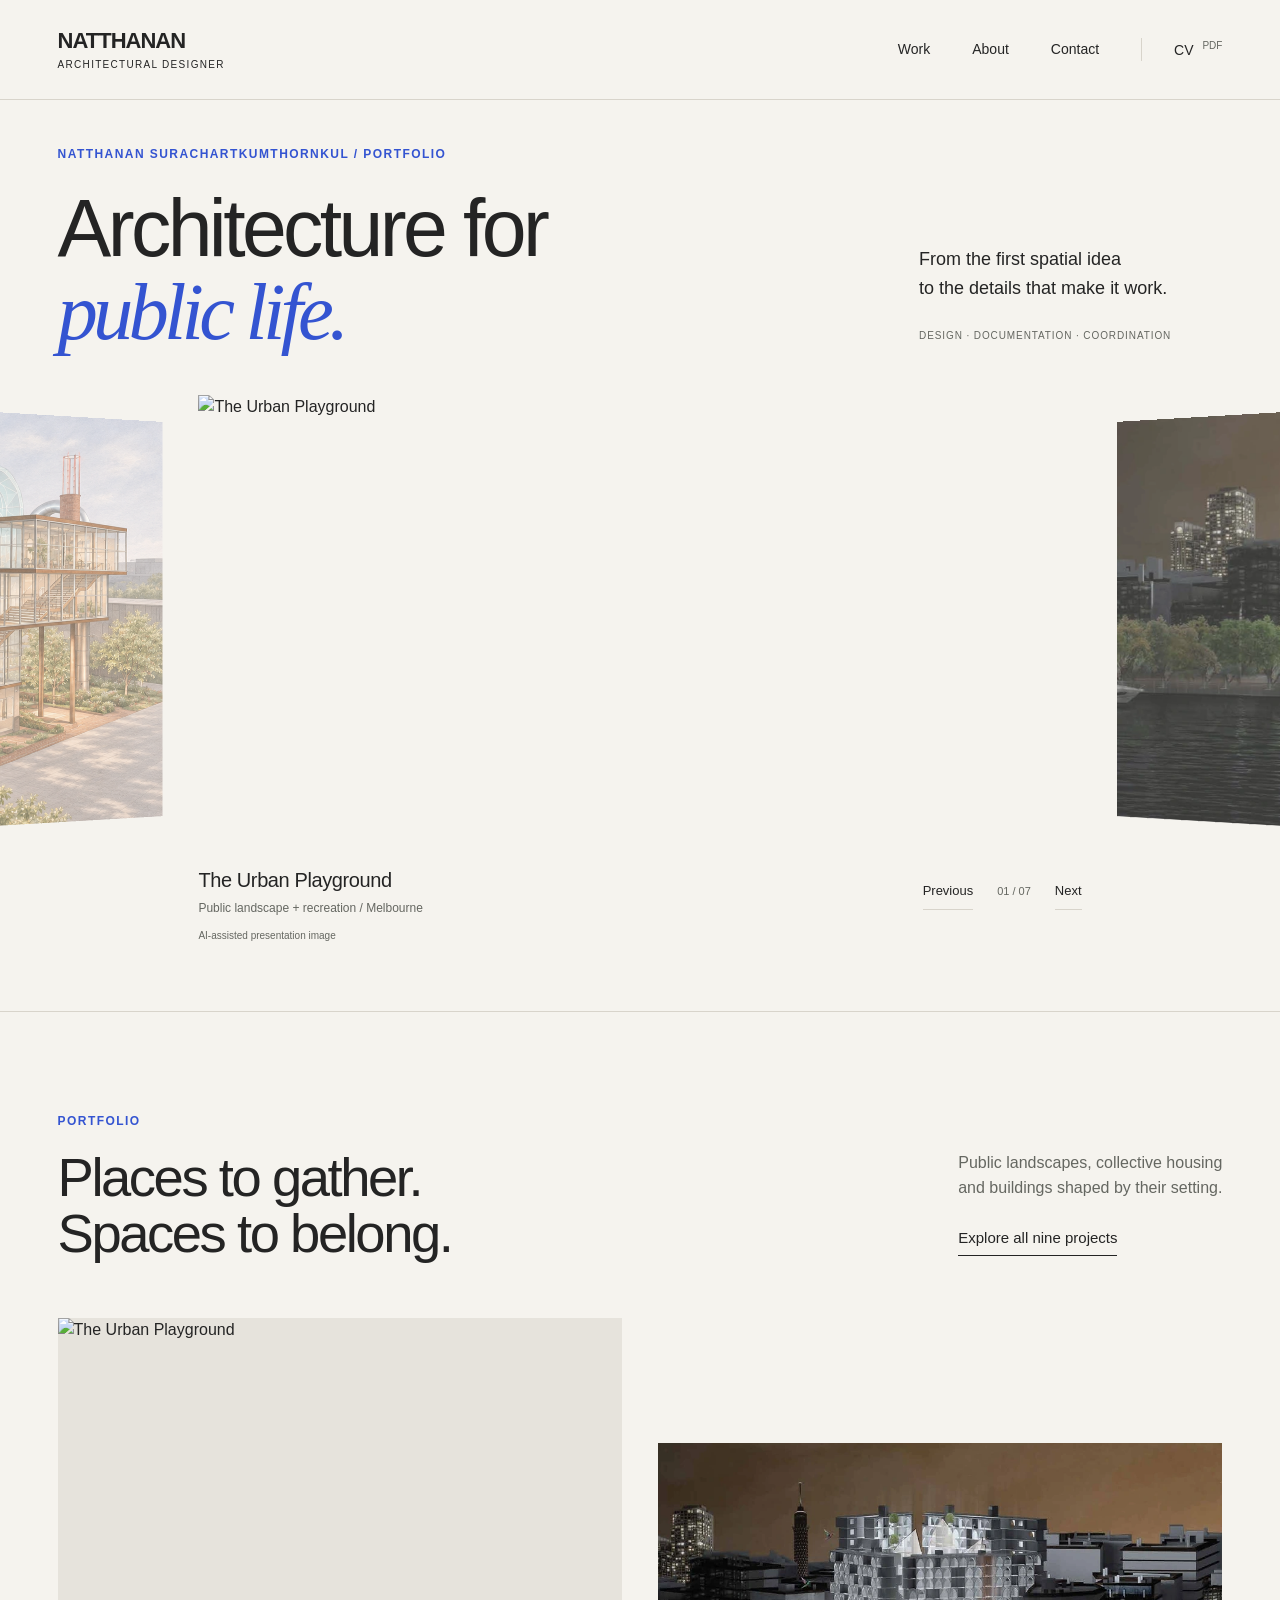
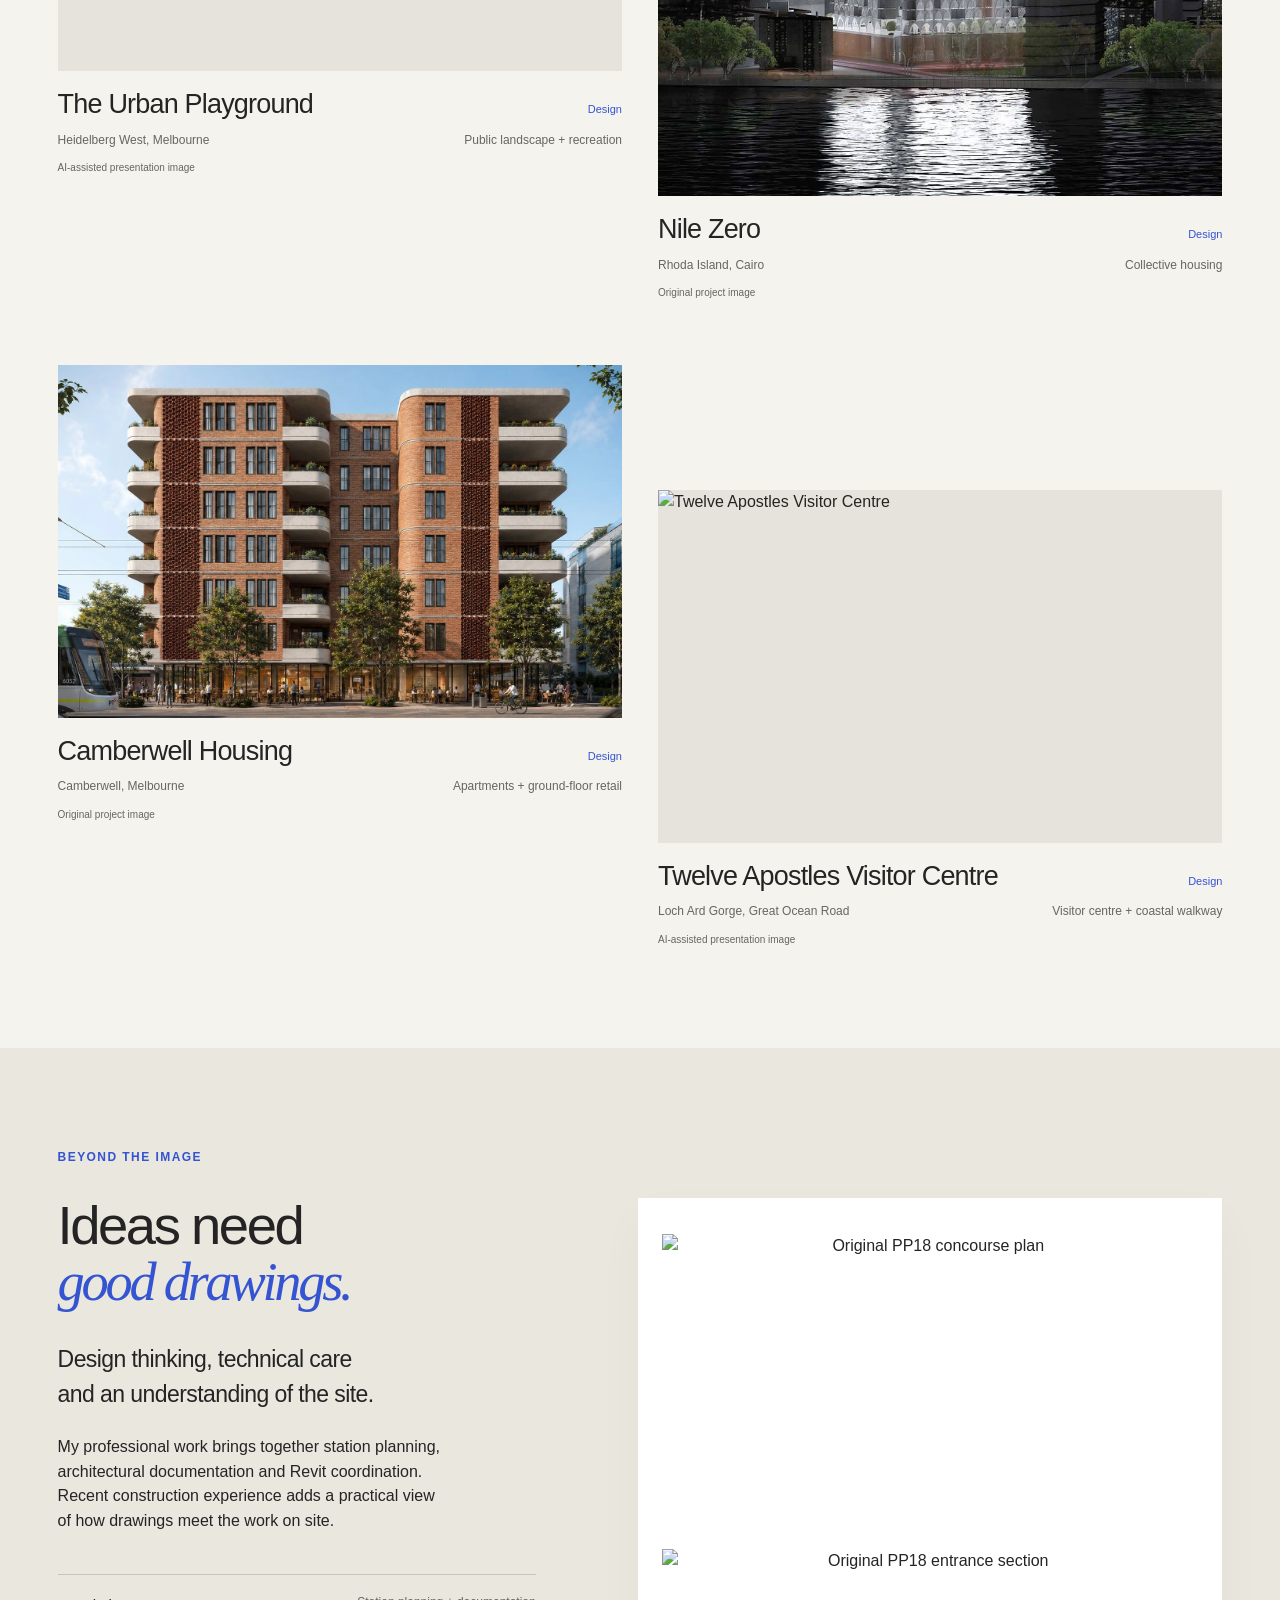
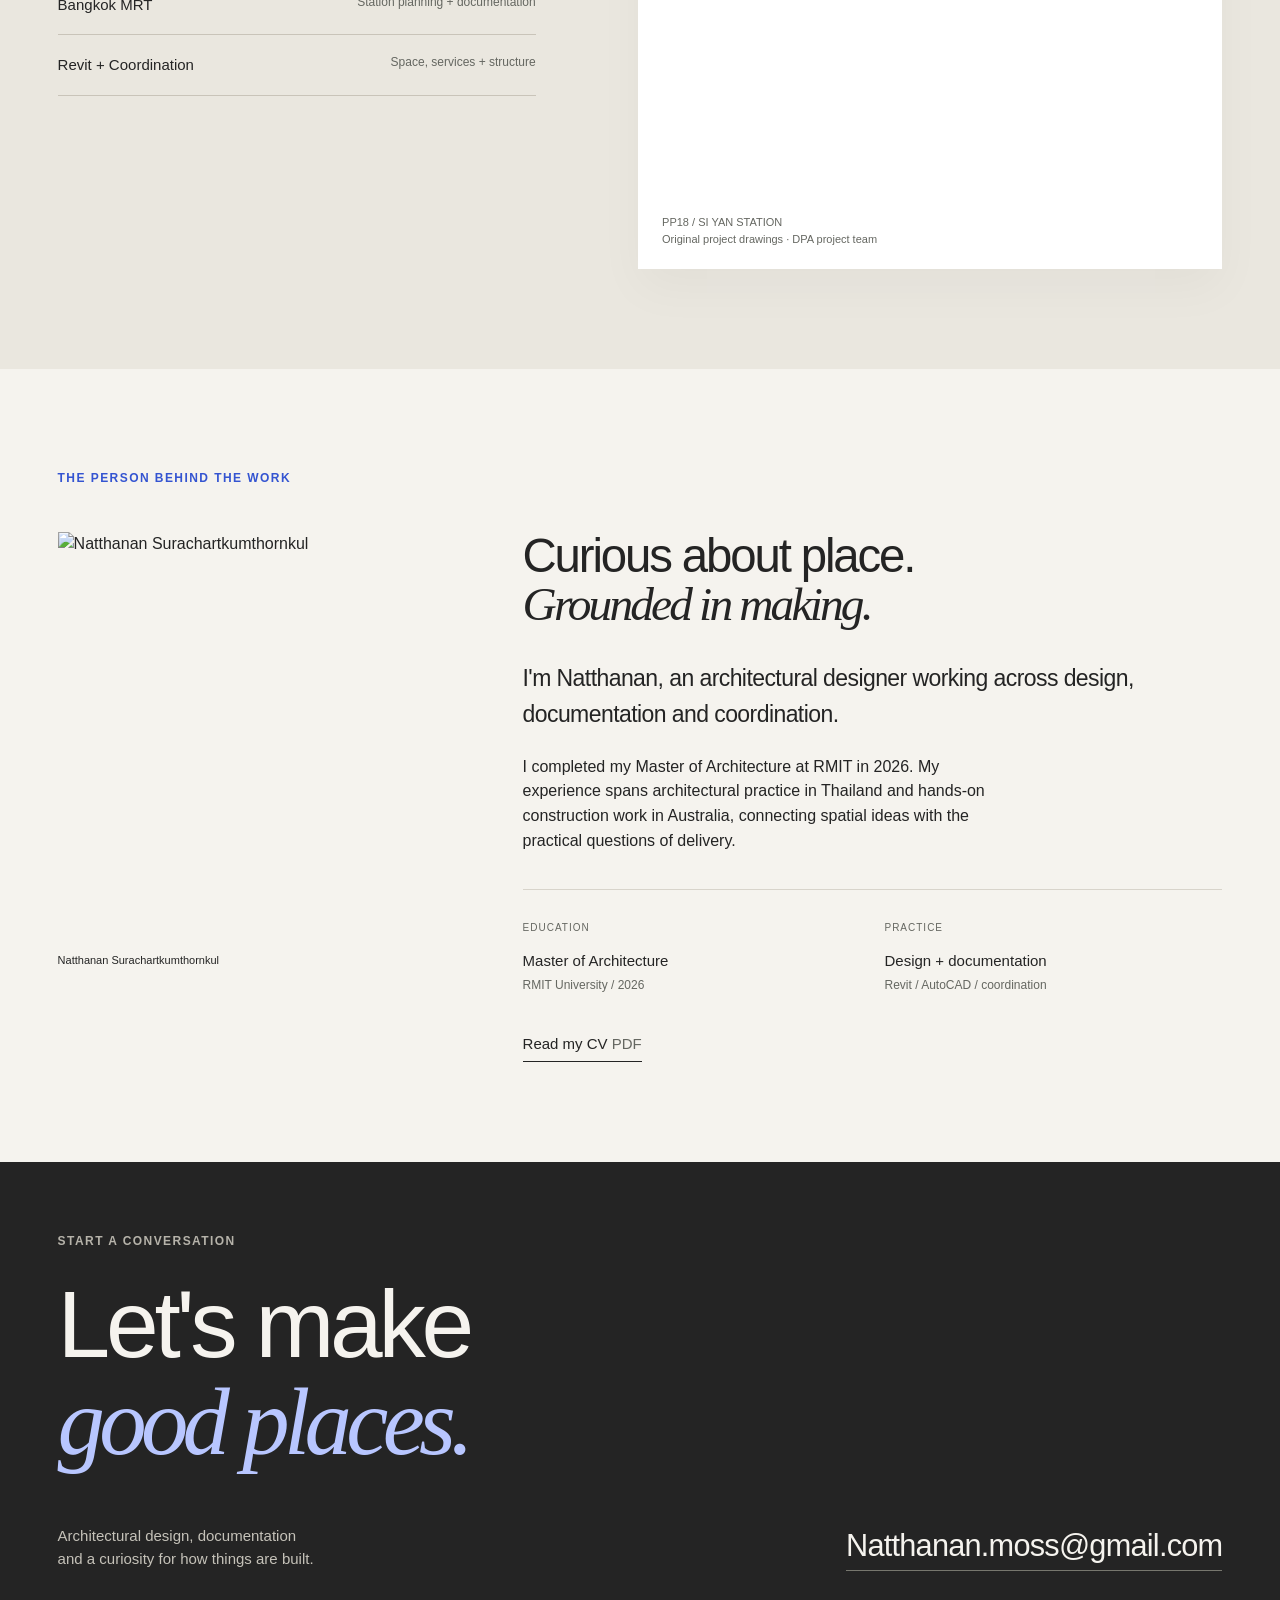
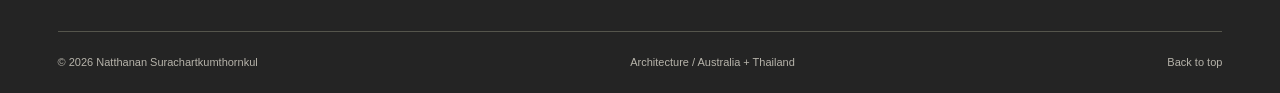
==== index.html @ 130fbab3 "Add portfolio website: pages, styles, downloads and first image set Static site for natthanans.com, " ====
<!doctype html><html lang="en"><head><meta charset="utf-8"><meta name="viewport" content="width=device-width,initial-scale=1"><meta name="description" content="Architectural design, technical documentation and the places in between. Portfolio of Natthanan Surachartkumthornkul."><meta name="robots" content="noindex,nofollow"><meta name="theme-color" content="#f5f3ee"><title>Architecture for public life — Natthanan</title><link rel="icon" href="favicon.svg" type="image/svg+xml"><link rel="stylesheet" href="style.css?v=20261121-3"><script src="carousel-data.js?v=20261121-4"></script><script src="app.js?v=20261121-3" defer></script></head><body id="top"><a class="skip-link" href="#main">Skip to content</a><header class="site-header"><a class="wordmark" href="index.html" aria-label="Natthanan home">NATTHANAN<span>ARCHITECTURAL DESIGNER</span></a><nav aria-label="Main navigation"><a  href="work.html">Work</a><a href="index.html#about">About</a><a href="index.html#contact">Contact</a><a class="nav-cv" href="downloads/Natthanan_CV.pdf" target="_blank" rel="noopener">CV <span>PDF</span></a></nav></header><main id="main"><section class="home-hero" data-preview="Homepage"><div class="hero-title"><div><div class="eyebrow blue">NATTHANAN SURACHARTKUMTHORNKUL / PORTFOLIO</div><h1>Architecture for<br><em>public life.</em></h1></div><div class="hero-intro"><p>From the first spatial idea<br>to the details that make it work.</p><span>DESIGN · DOCUMENTATION · COORDINATION</span></div></div><div class="carousel" aria-roledescription="carousel" aria-label="Featured architecture projects"><article class="carousel-slide is-current" data-index="0" aria-hidden="false"><a href="project-urban.html" tabindex="0"><img src="assets/urban_amphi_original.webp" alt="The Urban Playground" width="1670" height="942" class="" loading="eager"><span class="slide-badge">Explore project</span></a></article><article class="carousel-slide is-next" data-index="1" aria-hidden="true"><a href="project-nile.html" tabindex="-1"><img src="assets/nile_river_view.webp" alt="Nile Zero" width="1600" height="585" class="" loading="eager"><span class="slide-badge">Explore project</span></a></article><article class="carousel-slide " data-index="2" aria-hidden="true"><a href="project-camberwell.html" tabindex="-1"><img src="assets/cam_front_full.webp" alt="Camberwell Housing" width="1600" height="901" class="" loading="eager"><span class="slide-badge">Explore project</span></a></article><article class="carousel-slide " data-index="3" aria-hidden="true"><a href="project-visitor.html" tabindex="-1"><img src="assets/visitor_hero.webp" alt="Twelve Apostles Visitor Centre" width="1600" height="902" class="" loading="eager"><span class="slide-badge">Explore project</span></a></article><article class="carousel-slide " data-index="4" aria-hidden="true"><a href="project-community.html" tabindex="-1"><img src="assets/ruay_alley.webp" alt="Ruay Ruengrung Community" width="760" height="758" class="" loading="eager"><span class="slide-badge">Explore project</span></a></article><article class="carousel-slide " data-index="5" aria-hidden="true"><a href="project-forest.html" tabindex="-1"><img src="assets/forest_camp.webp" alt="Forest Restoration" width="1032" height="1600" class=" portrait-asset" loading="eager"><span class="slide-badge">Explore project</span></a></article><article class="carousel-slide is-prev" data-index="6" aria-hidden="true"><a href="project-north.html" tabindex="-1"><img src="assets/north_hero_tone1.webp" alt="Reinvent RMIT North Precinct" width="1674" height="940" class="" loading="eager"><span class="slide-badge">Explore project</span></a></article></div><div class="carousel-caption"><div aria-live="polite"><a id="slide-title" href="project-urban.html">The Urban Playground</a><p id="slide-meta">Public landscape + recreation / Melbourne</p></div><div class="carousel-controls"><button id="prev-slide" aria-label="Previous project">Previous</button><span id="slide-count">01 / 07</span><button id="next-slide" aria-label="Next project">Next</button></div><span id="slide-note">AI-assisted presentation image</span></div></section><section id="portfolio" class="section selected" data-preview="Featured work"><div class="section-top"><div><div class="eyebrow blue">PORTFOLIO</div><h2>Places to gather.<br>Spaces to belong.</h2></div><div class="section-side"><p>Public landscapes, collective housing<br>and buildings shaped by their setting.</p><a class="text-link" href="work.html">Explore all nine projects</a></div></div><div class="project-grid staggered"><article class="project-card" data-category="Design" data-project="urban"><a class="card-image " href="project-urban.html"><img src="assets/urban_amphi_original.webp" alt="The Urban Playground" width="1670" height="942" class="" loading="lazy"><span class="image-open">View project</span></a><div class="card-heading"><h3><a href="project-urban.html">The Urban Playground</a></h3><span>Design</span></div><div class="card-sub"><span>Heidelberg West, Melbourne</span><span>Public landscape + recreation</span></div><p class="card-note">AI-assisted presentation image</p></article><article class="project-card" data-category="Design" data-project="nile"><a class="card-image " href="project-nile.html"><img src="assets/nile_river_view.webp" alt="Nile Zero" width="1600" height="585" class="" loading="lazy"><span class="image-open">View project</span></a><div class="card-heading"><h3><a href="project-nile.html">Nile Zero</a></h3><span>Design</span></div><div class="card-sub"><span>Rhoda Island, Cairo</span><span>Collective housing</span></div><p class="card-note">Original project image</p></article><article class="project-card" data-category="Design" data-project="camberwell"><a class="card-image " href="project-camberwell.html"><img src="assets/cam_front_full.webp" alt="Camberwell Housing" width="1600" height="901" class="" loading="lazy"><span class="image-open">View project</span></a><div class="card-heading"><h3><a href="project-camberwell.html">Camberwell Housing</a></h3><span>Design</span></div><div class="card-sub"><span>Camberwell, Melbourne</span><span>Apartments + ground-floor retail</span></div><p class="card-note">Original project image</p></article><article class="project-card" data-category="Design" data-project="visitor"><a class="card-image " href="project-visitor.html"><img src="assets/visitor_hero.webp" alt="Twelve Apostles Visitor Centre" width="1600" height="902" class="" loading="lazy"><span class="image-open">View project</span></a><div class="card-heading"><h3><a href="project-visitor.html">Twelve Apostles Visitor Centre</a></h3><span>Design</span></div><div class="card-sub"><span>Loch Ard Gorge, Great Ocean Road</span><span>Visitor centre + coastal walkway</span></div><p class="card-note">AI-assisted presentation image</p></article></div></section><section class="technical section" data-preview="Technical experience" id="practice"><div class="eyebrow blue">BEYOND THE IMAGE</div><div class="technical-grid"><div><h2>Ideas need<br><em>good drawings.</em></h2><p class="large-copy">Design thinking, technical care<br>and an understanding of the site.</p><p>My professional work brings together station planning, architectural documentation and Revit coordination. Recent construction experience adds a practical view of how drawings meet the work on site.</p><div class="practice-links"><a href="project-metro.html"><strong>Bangkok MRT</strong><span>Station planning + documentation</span></a><a href="project-coordination.html"><strong>Revit + Coordination</strong><span>Space, services + structure</span></a></div></div><div class="drawing-composition"><button class="drawing-button" data-image="assets/pp18_concourse_plan.webp" data-caption="PP18 concourse plan — original drawing, not to scale"><img src="assets/pp18_concourse_plan.webp" alt="Original PP18 concourse plan" width="1600" height="1559" class="" loading="lazy"></button><button class="drawing-button" data-image="assets/pp18_entry_a_section.webp" data-caption="PP18 entrance section — original drawing, not to scale"><img src="assets/pp18_entry_a_section.webp" alt="Original PP18 entrance section" width="1600" height="1075" class="" loading="lazy"></button><p class="caption">PP18 / SI YAN STATION<br>Original project drawings · DPA project team</p></div></div></section><section id="about" class="section about" data-preview="About"><div class="eyebrow blue">THE PERSON BEHIND THE WORK</div><div class="about-grid"><div class="portrait"><img src="assets/portrait.webp" alt="Natthanan Surachartkumthornkul" width="862" height="807" class="" loading="lazy"><span>Natthanan Surachartkumthornkul</span></div><div><h2>Curious about place.<br><em>Grounded in making.</em></h2><p class="large-copy">I'm Natthanan, an architectural designer working across design, documentation and coordination.</p><p>I completed my Master of Architecture at RMIT in 2026. My experience spans architectural practice in Thailand and hands-on construction work in Australia, connecting spatial ideas with the practical questions of delivery.</p><div class="about-facts"><div><span>EDUCATION</span><strong>Master of Architecture</strong><small>RMIT University / 2026</small></div><div><span>PRACTICE</span><strong>Design + documentation</strong><small>Revit / AutoCAD / coordination</small></div></div><a class="text-link" href="downloads/Natthanan_CV.pdf" target="_blank" rel="noopener">Read my CV <span class="muted">PDF</span></a></div></div></section></main><footer id="contact" data-preview="Contact" class="contact"><div class="eyebrow">START A CONVERSATION</div><h2>Let's make<br><em>good places.</em></h2><div class="contact-bottom"><p>Architectural design, documentation<br>and a curiosity for how things are built.</p><a class="email" href="mailto:Natthanan.moss@gmail.com">Natthanan.moss@gmail.com</a></div><div class="footer-line"><span>© 2026 Natthanan Surachartkumthornkul</span><span>Architecture / Australia + Thailand</span><a href="#top">Back to top</a></div></footer><dialog id="image-dialog" aria-label="Project image viewer"><div class="viewer-bar"><span id="viewer-caption"></span><button type="button" id="close-viewer">Close</button></div><div class="viewer-scroll"><img id="viewer-image" alt=""></div><div class="viewer-bottom"><span>Original image proportions retained.</span><button id="zoom-viewer" type="button">Zoom in</button></div></dialog></body></html>
---- style.css ----
@charset "UTF-8";
:root{--paper:#f5f3ee;--ink:#242424;--blue:#3454d1;--line:#d8d4cb;--muted:#656761;--white:#fff;--gutter:clamp(24px,4.5vw,80px)}
*{box-sizing:border-box}html{scroll-behavior:smooth;scroll-padding-top:85px}body{margin:0;background:var(--paper);color:var(--ink);font-family:Arial,Helvetica,sans-serif;font-size:16px;line-height:1.55;-webkit-font-smoothing:antialiased}a{color:inherit;text-decoration:none}button{font:inherit;color:inherit;cursor:pointer}button,a{-webkit-tap-highlight-color:transparent}button{border:0;background:none}a:focus-visible,button:focus-visible,summary:focus-visible{outline:3px solid var(--blue);outline-offset:6px}img{display:block;max-width:100%;height:auto}figure,p,h1,h2,h3{margin:0}h1,h2,h3{font-weight:400;line-height:1.03;letter-spacing:-.045em}h1{font-size:clamp(52px,6.3vw,104px)}h2{font-size:clamp(38px,4.25vw,68px)}h3{font-size:27px;letter-spacing:-.03em}em{font-family:Georgia,'Times New Roman',serif;font-weight:400;letter-spacing:-.06em}p{max-width:62ch}p+p{margin-top:22px}.blue{color:var(--blue)}.muted{color:var(--muted)}.eyebrow{font-size:12px;letter-spacing:.12em;font-weight:600;line-height:1.5}.section{padding:100px var(--gutter)}.text-link{display:inline-block;border-bottom:1px solid currentColor;padding-bottom:6px;font-size:15px}.text-link:hover{color:var(--blue)}.caption,figcaption{font-size:12px;line-height:1.6;color:var(--muted)}.skip-link{position:fixed;top:-100px;left:20px;z-index:100;background:var(--blue);color:white;padding:12px}.skip-link:focus{top:12px}.site-header{height:100px;padding:0 var(--gutter);display:flex;justify-content:space-between;align-items:center;border-bottom:1px solid var(--line)}.wordmark{font-size:22px;line-height:1.05;letter-spacing:-.045em;font-weight:600}.wordmark span{display:block;margin-top:8px;font-size:10px;font-weight:400;letter-spacing:.13em}.site-header nav{display:flex;align-items:center;gap:42px;font-size:14px}.site-header nav a{position:relative}.site-header nav a:hover,.site-header [aria-current=page]{color:var(--blue)}.site-header [aria-current=page]:after{content:'';display:block;height:2px;position:absolute;bottom:-9px;left:0;right:0;background:var(--blue)}.nav-cv{border-left:1px solid var(--line);padding-left:32px}.nav-cv span{font-size:10px;vertical-align:super;color:var(--muted);margin-left:5px}.home-hero{overflow:hidden;padding:45px 0 38px}.hero-title{padding:0 var(--gutter);display:flex;align-items:flex-end;justify-content:space-between;gap:40px;margin-bottom:42px}.hero-title h1{margin-top:24px}.hero-title em{color:var(--blue)}.hero-intro{padding-bottom:10px;padding-right:4vw}.hero-intro p{font-size:18px;line-height:1.6}.hero-intro>span{display:block;font-size:10px;letter-spacing:.09em;margin-top:25px;color:var(--muted)}.carousel{height:clamp(340px,35vw,570px);position:relative;perspective:1800px}.carousel-slide{position:absolute;width:69%;height:100%;left:15.5%;opacity:0;transform:translateX(0) scale(.8);transition:transform .65s cubic-bezier(.22,1,.36,1),opacity .45s;pointer-events:none}.carousel-slide img{width:100%;height:100%;object-fit:cover}.carousel-slide.is-current{opacity:1;z-index:3;transform:none;pointer-events:auto}.carousel-slide.is-prev{opacity:.78;z-index:1;transform:translateX(-104%) rotateY(32deg) scale(.88);transform-origin:right center;pointer-events:auto}.carousel-slide.is-next{opacity:.78;z-index:1;transform:translateX(104%) rotateY(-32deg) scale(.88);transform-origin:left center;pointer-events:auto}.carousel-slide a{display:block;height:100%}.slide-badge{position:absolute;bottom:22px;right:24px;background:var(--paper);font-size:13px;padding:11px 18px;opacity:0;transform:translateY(5px);transition:.25s}.is-current a:hover .slide-badge,.is-current a:focus-visible .slide-badge{opacity:1;transform:none}.carousel-caption{width:69%;margin:22px auto 0;display:grid;grid-template-columns:1fr auto;gap:10px 24px}.carousel-caption>a,.carousel-caption>div>a{font-size:20px;letter-spacing:-.02em}.carousel-caption p{font-size:12px;color:var(--muted);margin-top:3px}.carousel-controls{display:flex;align-items:center;gap:24px;font-size:13px}.carousel-controls button{border-bottom:1px solid var(--line);padding:8px 0}.carousel-controls button:hover{color:var(--blue)}#slide-count{font-variant-numeric:tabular-nums;font-size:11px;color:var(--muted)}#slide-note{grid-column:1/-1;font-size:10px;color:var(--muted)}.selected{padding-top:100px;border-top:1px solid var(--line);margin-top:30px}.section-top{display:flex;justify-content:space-between;align-items:flex-end;gap:40px;margin-bottom:56px}.section-top h2{margin-top:20px}.section-side{padding-bottom:6px}.section-side p{font-size:16px;color:var(--muted)}.section-side .text-link{margin-top:25px}.project-grid{display:grid;grid-template-columns:1fr 1fr;gap:64px 36px}.staggered .project-card:nth-child(even){padding-top:125px}.card-image{display:block;overflow:hidden;position:relative;background:#e6e3dc;aspect-ratio:1.6}.card-image img{width:100%;height:100%;object-fit:cover;transition:transform .8s cubic-bezier(.22,1,.36,1)}.card-image:hover img{transform:scale(1.035)}.image-open{position:absolute;bottom:18px;right:18px;background:var(--paper);padding:9px 15px;font-size:12px;opacity:0;transition:.25s}.card-image:hover .image-open,.card-image:focus-visible .image-open{opacity:1}.card-heading{display:flex;align-items:baseline;justify-content:space-between;gap:20px;margin-top:20px}.card-heading>span{font-size:11px;color:var(--blue)}.card-sub{display:flex;justify-content:space-between;gap:12px;font-size:12px;color:var(--muted);margin-top:12px}.card-note{font-size:10px;margin-top:11px;color:var(--muted)}.technical{background:#eae7df}.technical-grid{display:grid;grid-template-columns:.9fr 1.1fr;gap:8vw;margin-top:32px}.technical h2 em{color:var(--blue)}.technical p{font-size:15px;max-width:44ch}.large-copy{font-size:23px!important;line-height:1.55!important;letter-spacing:-.025em}.technical .large-copy{margin-top:32px}.practice-links{margin-top:40px;border-top:1px solid #c9c4b9}.practice-links a{display:flex;justify-content:space-between;gap:18px;border-bottom:1px solid #c9c4b9;padding:18px 0}.practice-links a:hover{color:var(--blue)}.practice-links strong{font-size:15px;font-weight:400}.practice-links span{font-size:12px;color:var(--muted)}.drawing-composition{background:#fff;padding:36px 24px 20px;display:flex;flex-direction:column;justify-content:center;gap:35px;box-shadow:0 20px 45px #24242409}.drawing-composition .caption{margin-top:0;max-width:none;font-size:11px}.drawing-button{display:block;width:100%;position:relative;padding:0}.drawing-button img{width:100%;height:100%;object-fit:contain}.about-grid{display:grid;grid-template-columns:.65fr 1.35fr;gap:10vw;align-items:start;margin-top:45px}.portrait{max-width:325px}.portrait img{width:100%;aspect-ratio:4/5;object-fit:cover}.portrait>span{display:block;margin-top:14px;font-size:11px}.about h2{font-size:clamp(38px,3.7vw,60px)}.about .large-copy{margin-top:32px}.about p:not(.large-copy){font-size:16px;max-width:55ch;margin-top:22px}.about-facts{display:grid;grid-template-columns:1fr 1fr;gap:24px;margin:35px 0;padding-top:24px;border-top:1px solid var(--line)}.about-facts span{font-size:10px;letter-spacing:.1em;color:var(--muted)}.about-facts strong{font-size:15px;font-weight:400;display:block;margin-top:10px}.about-facts small{font-size:12px;color:var(--muted)}.contact{background:var(--ink);color:var(--paper);padding:70px var(--gutter) 22px}.contact>.eyebrow{color:#b6b3aa}.contact h2{font-size:clamp(60px,7.4vw,120px);margin:26px 0 50px}.contact h2 em{color:#b8c6ff}.contact-bottom{display:flex;justify-content:space-between;align-items:flex-end;gap:24px;margin-bottom:60px}.contact-bottom p{font-size:15px;color:#c5c2b9}.email{font-size:clamp(17px,2.4vw,38px);letter-spacing:-.025em;border-bottom:1px solid #77776e;overflow-wrap:anywhere}.footer-line{display:flex;justify-content:space-between;gap:20px;font-size:11px;color:#b6b3aa;border-top:1px solid #55554c;padding-top:22px}.work-heading{padding-top:70px;padding-bottom:0}.work-title{display:flex;justify-content:space-between;align-items:flex-end;gap:40px;margin-top:22px;margin-bottom:70px}.work-title h1{font-size:clamp(54px,6vw,100px)}.work-title p{font-size:15px;color:var(--muted);padding-bottom:8px}.filter-bar{display:flex;align-items:center;gap:30px;border-top:1px solid var(--line);border-bottom:1px solid var(--line);padding:0}.filter-bar button{font-size:14px;padding:22px 0;position:relative}.filter-bar button.is-active{color:var(--blue)}.filter-bar button.is-active:after{content:'';height:2px;position:absolute;bottom:-1px;left:0;right:0;background:var(--blue)}.filter-bar button span{font-size:10px;margin-left:7px;vertical-align:super}.filter-bar>span{margin-left:auto;font-size:12px;color:var(--muted)}.work-catalog{padding-top:55px}.work-catalog .project-grid{gap:65px 36px}.work-catalog .portrait-card{aspect-ratio:1.6}.portrait-card img{object-fit:contain;background:#e5e1d7}.project-card[hidden]{display:none}.project-heading{padding-top:50px;padding-bottom:35px}.breadcrumb{font-size:13px;color:var(--muted)}.project-title{display:flex;justify-content:space-between;align-items:flex-end;gap:40px;margin-top:34px}.project-title h1{max-width:13ch;font-size:clamp(54px,6vw,92px)}.project-title>p{max-width:27ch;font-size:21px;letter-spacing:-.02em;line-height:1.4;padding-bottom:6px}.project-metadata{display:grid;grid-template-columns:1fr 1fr 1fr;gap:30px;margin:42px 0 0;padding-top:22px;border-top:1px solid var(--line)}.project-metadata dt{font-size:10px;letter-spacing:.1em;color:var(--muted)}.project-metadata dd{margin:8px 0 0;font-size:14px}.project-hero{padding-top:0;padding-bottom:30px}.project-hero>figure>img{width:100%;max-height:680px;object-fit:cover;aspect-ratio:2.05}.project-hero figcaption{display:flex;justify-content:space-between;gap:20px;margin-top:14px;font-size:11px}.project-nav{position:sticky;top:0;background:#f5f3eef5;z-index:10;padding:20px var(--gutter);display:flex;gap:34px;border-top:1px solid var(--line);border-bottom:1px solid var(--line);font-size:13px;backdrop-filter:blur(12px)}.project-nav>span{margin-right:auto;font-weight:600}.project-nav a:hover{color:var(--blue)}.overview-grid{display:grid;grid-template-columns:1fr 1.1fr;gap:10vw;margin-top:26px}.overview-grid h2{max-width:14ch}.challenge{margin-top:34px;border-top:1px solid var(--line);padding-top:22px}.challenge p{margin-top:12px;font-size:16px;color:var(--muted)}.project-design{display:grid;grid-template-columns:.8fr 1.2fr;gap:7vw;background:#ebe8e0;align-items:center}.project-design h2{margin:25px 0;font-size:clamp(36px,3.6vw,58px)}.project-design p{font-size:17px}.project-design p.evidence{font-size:13px;color:var(--muted);margin-top:26px}.project-design figure{padding:20px;background:white}.project-design figure .drawing-button{height:480px}.project-design figcaption{margin-top:10px;font-size:11px}.zoom-label{position:absolute;bottom:12px;right:12px;background:var(--paper);font-size:12px;padding:8px 14px;border:1px solid var(--line);opacity:0;transition:.2s}.drawing-button:hover .zoom-label,.drawing-button:focus-visible .zoom-label,.gallery-button:hover .zoom-label,.gallery-button:focus-visible .zoom-label{opacity:1}.project-drawings{background:#fff}.project-drawings .section-top p,.project-experience .section-top p{font-size:15px;color:var(--muted)}.drawing-tabs{display:flex;gap:32px;border-bottom:1px solid var(--line);margin-bottom:25px}.drawing-tabs button{font-size:14px;padding:15px 0;position:relative;text-align:left}.drawing-tabs [aria-selected=true]{color:var(--blue)}.drawing-tabs [aria-selected=true]:after{position:absolute;bottom:-1px;left:0;right:0;height:2px;background:var(--blue);content:''}.drawing-panels [role=tabpanel]>.drawing-button{height:510px;background:white;padding:24px}.drawing-panels .caption{border-top:1px solid var(--line);padding-top:18px;margin-top:16px}.experience-grid{display:grid;grid-template-columns:1fr 1fr;gap:30px}.experience-grid figure:nth-child(2){padding-top:90px}.gallery-button{position:relative;display:block;width:100%;padding:0}.gallery-button img{height:400px;width:100%;object-fit:cover}.experience-grid figcaption{display:flex;justify-content:space-between;gap:15px;margin-top:15px}.experience-grid figcaption strong{font-size:15px;font-weight:400;color:var(--ink)}.experience-grid figcaption span{font-size:10px;max-width:22ch;text-align:right}.source-note{margin-top:60px;border-top:1px solid var(--line);border-bottom:1px solid var(--line);padding:20px 0;font-size:13px;color:var(--muted)}.source-note summary{cursor:pointer;color:var(--ink)}.source-note p{margin-top:20px;max-width:90ch}.next-project{border-top:1px solid var(--line);display:grid;grid-template-columns:1fr 1fr;gap:50px;align-items:center}.next-project h2{margin:20px 0}.next-project p{color:var(--muted);font-size:16px}.next-project .text-link{margin-top:30px}.next-project>a>img{width:100%;height:310px;object-fit:cover}dialog{border:0;background:var(--paper);width:94vw;max-width:1600px;max-height:94vh;padding:20px 24px}dialog::backdrop{background:#171717dc}.viewer-bar,.viewer-bottom{display:flex;justify-content:space-between;gap:24px;align-items:center;font-size:13px;padding-bottom:15px}.viewer-bar button,.viewer-bottom button{border-bottom:1px solid var(--line);padding:5px 8px}.viewer-scroll{overflow:auto;height:74vh;background:white}.viewer-scroll img{width:100%;height:100%;object-fit:contain}.viewer-scroll.is-zoomed img{width:auto;max-width:none;height:auto;max-height:none;min-width:150%}.viewer-bottom{padding:15px 0 0;font-size:12px;color:var(--muted)}
@media(min-width:1700px){.hero-title{max-width:1800px;margin-left:auto;margin-right:auto}.section{padding-left:max(var(--gutter),calc((100vw - 1600px)/2));padding-right:max(var(--gutter),calc((100vw - 1600px)/2))}}
@media(max-width:1000px){.site-header nav{gap:25px}.hero-intro{padding-right:0}.hero-intro p{font-size:16px}.hero-intro>span{max-width:20ch}.hero-title h1{font-size:70px}.carousel{height:420px}.carousel-slide,.carousel-caption{width:78%}.carousel-slide{left:11%}.technical-grid{gap:5vw}.card-heading{display:block}.card-heading>span{display:block;margin-top:8px}.card-sub{display:block}.card-sub>span{display:block}.project-title h1{font-size:64px}.project-design{gap:4vw}.project-nav>span{font-size:11px}.project-design figure .drawing-button{height:380px}}
@media(max-width:700px){:root{--gutter:22px}.site-header{height:83px}.wordmark{font-size:18px}.wordmark span{font-size:8px;margin-top:7px}.site-header nav{gap:18px;font-size:12px}.nav-cv{display:none}.home-hero{padding-top:32px}.hero-title{display:block;margin-bottom:30px}.hero-title .eyebrow{font-size:9px;letter-spacing:.08em}.hero-title h1{font-size:clamp(47px,11.8vw,76px);margin-top:20px}.hero-intro{margin-top:25px;display:flex;justify-content:space-between;gap:20px;padding:0}.hero-intro p{font-size:14px;line-height:1.5}.hero-intro>span{margin-top:0;font-size:8px;line-height:1.8;max-width:14ch}.carousel{height:270px}.carousel-slide{width:88%;left:6%}.carousel-caption{width:88%;grid-template-columns:1fr}.carousel-caption>div>a{font-size:18px}.carousel-controls{grid-row:2;justify-content:space-between;margin-top:10px;gap:20px}.carousel-caption p{font-size:11px}#slide-note{font-size:9px;margin-top:4px}.section{padding:60px var(--gutter)}.selected{margin-top:5px}.section-top{display:block;margin-bottom:34px}.section-top h2{margin-top:17px}.section-top .section-side,.section-top>p{margin-top:24px}.section-side p{font-size:14px}.section-side .text-link{margin-top:18px}.project-grid{grid-template-columns:1fr;gap:38px}.staggered .project-card:nth-child(even){padding-top:0}.card-heading{display:flex;margin-top:16px;gap:10px}.card-heading h3{font-size:24px}.card-heading>span{margin:0;font-size:10px}.card-sub{display:flex;gap:10px;font-size:11px;margin-top:10px}.card-sub>span:last-child{text-align:right;max-width:19ch}.card-note{font-size:9px}.technical-grid,.about-grid,.overview-grid,.project-design,.next-project{grid-template-columns:1fr;gap:34px}.technical-grid{margin-top:25px}.technical .large-copy{margin-top:25px}.large-copy{font-size:21px!important}.technical p{max-width:none}.practice-links span{font-size:10px;text-align:right}.drawing-composition{padding:28px 16px 18px;gap:25px}.about-grid{margin-top:28px}.portrait{max-width:190px}.portrait>span{font-size:9px}.about h2{font-size:36px}.about p:not(.large-copy){font-size:15px}.about-facts{gap:18px}.about-facts strong{font-size:13px}.about-facts small{font-size:10px}.contact{padding-top:50px}.contact h2{font-size:65px;margin-bottom:35px}.contact-bottom{display:block;margin-bottom:40px}.contact-bottom p{font-size:13px}.contact-bottom .email{display:inline-block;font-size:20px;margin-top:28px}.footer-line{flex-wrap:wrap;font-size:9px;gap:12px}.footer-line>span:nth-child(2){display:none}.footer-line a{margin-left:auto}.work-heading{padding-top:40px;padding-bottom:0}.work-title{display:block;margin:20px 0 35px}.work-title h1{font-size:50px}.work-title p{margin-top:24px;font-size:14px}.filter-bar{gap:22px;overflow-x:auto;white-space:nowrap}.filter-bar button{font-size:12px;padding:17px 0}.filter-bar button span{font-size:9px;margin-left:4px}.filter-bar>span{display:none}.work-catalog{padding-top:32px}.work-catalog .project-grid{gap:38px}.project-heading{padding-top:30px;padding-bottom:26px}.project-title{display:block;margin-top:23px}.project-title h1{font-size:52px;max-width:14ch}.project-title>p{margin-top:24px;font-size:19px;max-width:27ch}.project-metadata{grid-template-columns:1fr 1fr;gap:22px 20px;margin-top:27px;padding-top:20px}.project-metadata>div:last-child{grid-column:1/-1}.project-metadata dd{font-size:12px}.project-metadata dt{font-size:9px}.project-hero{padding:0 0 20px}.project-hero>figure>img{aspect-ratio:1.3}.project-hero figcaption{padding:0 var(--gutter);font-size:9px;gap:20px}.project-hero figcaption>span:first-child{max-width:60%}.project-hero figcaption>span:last-child{text-align:right}.project-nav{gap:0;justify-content:space-between;padding:18px var(--gutter);font-size:12px}.project-nav>span{display:none}.overview-grid{margin-top:20px}.overview-grid h2{max-width:17ch}.challenge p{font-size:15px}.project-design{display:grid}.project-design figure{padding:12px}.project-design figure .drawing-button{height:330px}.project-design p{font-size:16px}.drawing-tabs{gap:24px;overflow-x:auto}.drawing-tabs button{font-size:12px;min-width:110px}.drawing-panels [role=tabpanel]>.drawing-button{height:350px;padding:0}.drawing-panels .caption{font-size:11px}.experience-grid{grid-template-columns:1fr;gap:30px}.experience-grid figure:nth-child(2){padding-top:0}.gallery-button img{height:280px}.experience-grid figcaption strong{font-size:14px}.source-note{margin-top:38px;font-size:12px}.next-project>a>img{height:220px}dialog{padding:16px;width:96vw}.viewer-bar{font-size:12px}.viewer-scroll{height:70vh}.viewer-bottom>span{display:none}.viewer-bottom{justify-content:flex-end}}
.skip-link{top:12px;transform:translateY(-200%);visibility:hidden}.skip-link:focus{transform:none;visibility:visible}.technical p:not(.caption):not(.large-copy){font-size:16px}.drawing-composition .drawing-button:first-child{height:280px}.drawing-composition .drawing-button:nth-child(2){height:230px}.project-hero>figure>img.portrait-asset{height:620px;aspect-ratio:auto;object-fit:contain;background:#e9e5dc}.gallery-button img.portrait-asset{object-fit:contain;background:#e9e5dc}.drawing-panels .caption{max-width:none}.project-drawings .section-top p,.project-experience .section-top p,.work-title p,.section-side p{font-size:16px}
@media(max-width:700px){.drawing-composition .drawing-button:first-child{height:260px}.drawing-composition .drawing-button:nth-child(2){height:220px}.project-hero>figure>img.portrait-asset{height:480px}.technical p:not(.caption):not(.large-copy){font-size:16px}.about p:not(.large-copy){font-size:16px}}
@media(prefers-reduced-motion:reduce){html{scroll-behavior:auto}*,*:before,*:after{transition:none!important;animation:none!important}}
.project-card[data-project="forest"] .card-image img{object-fit:cover;object-position:50% 72%;background:transparent}
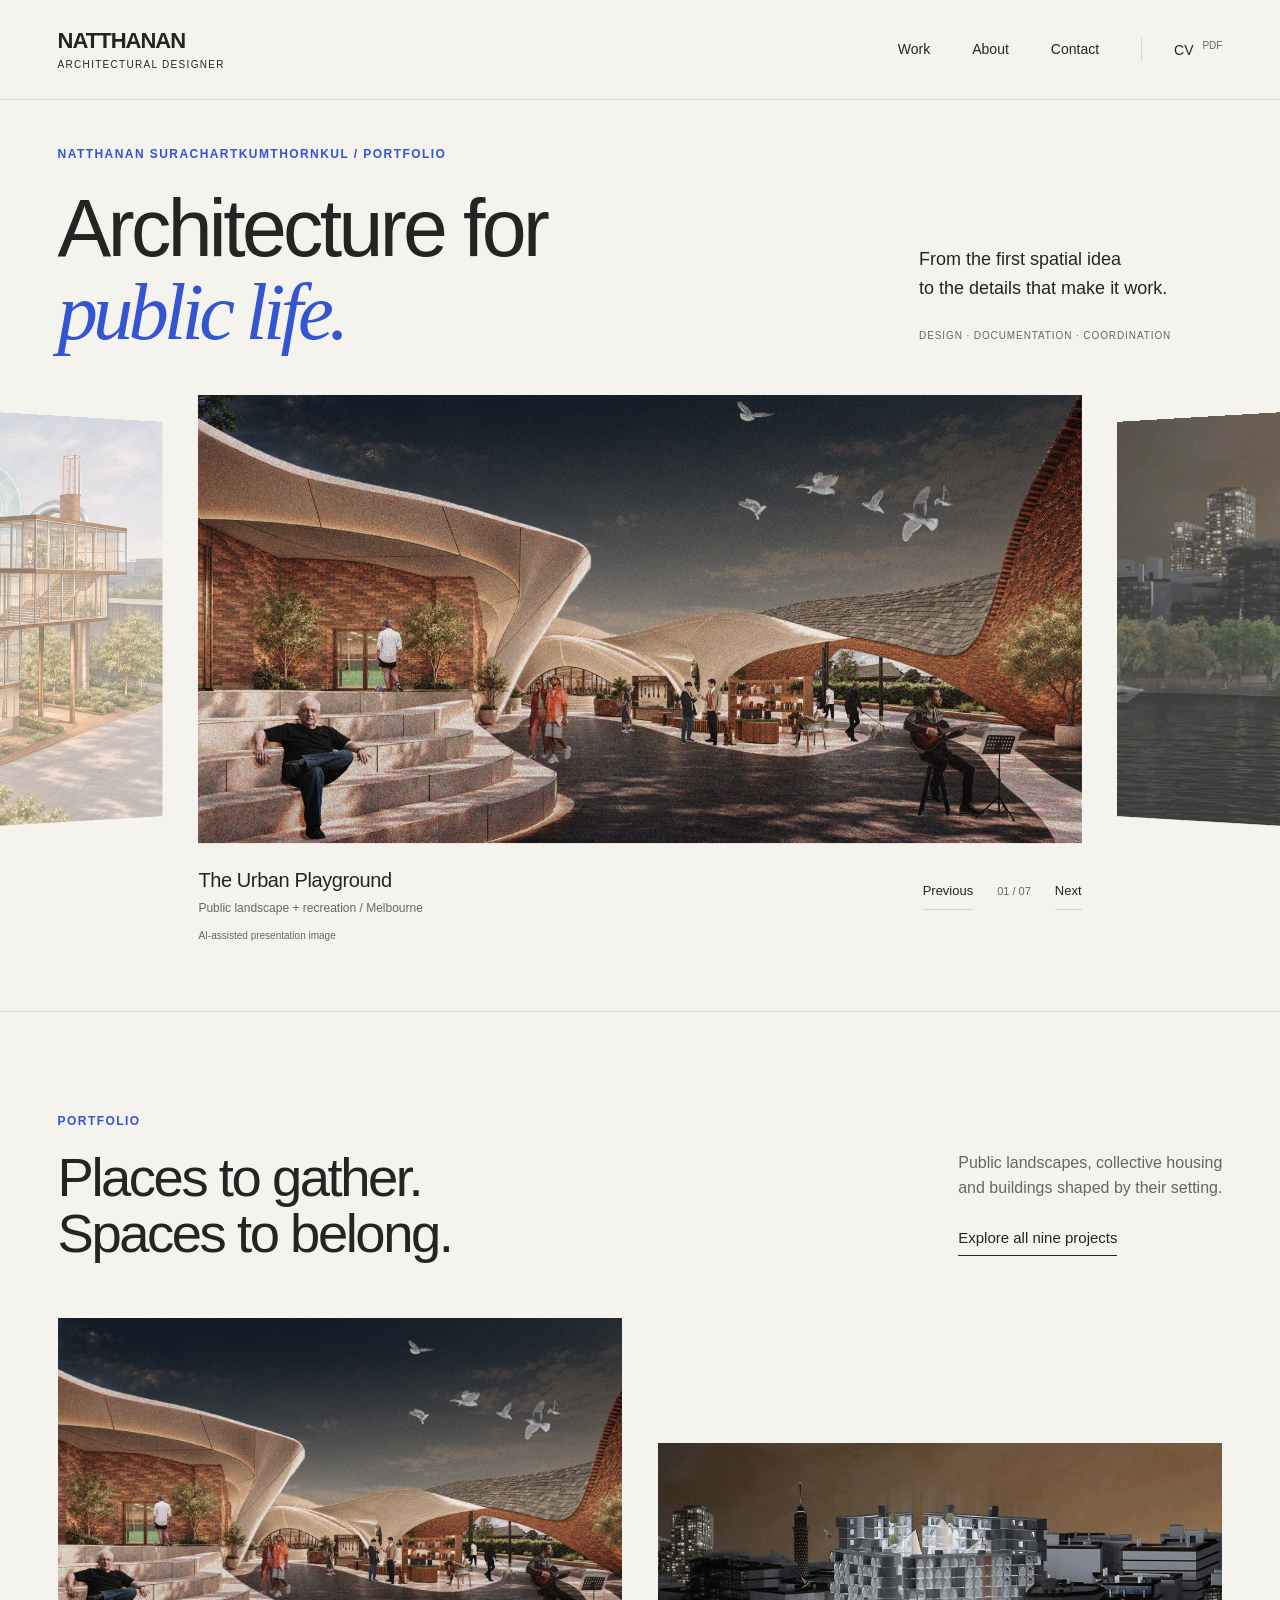
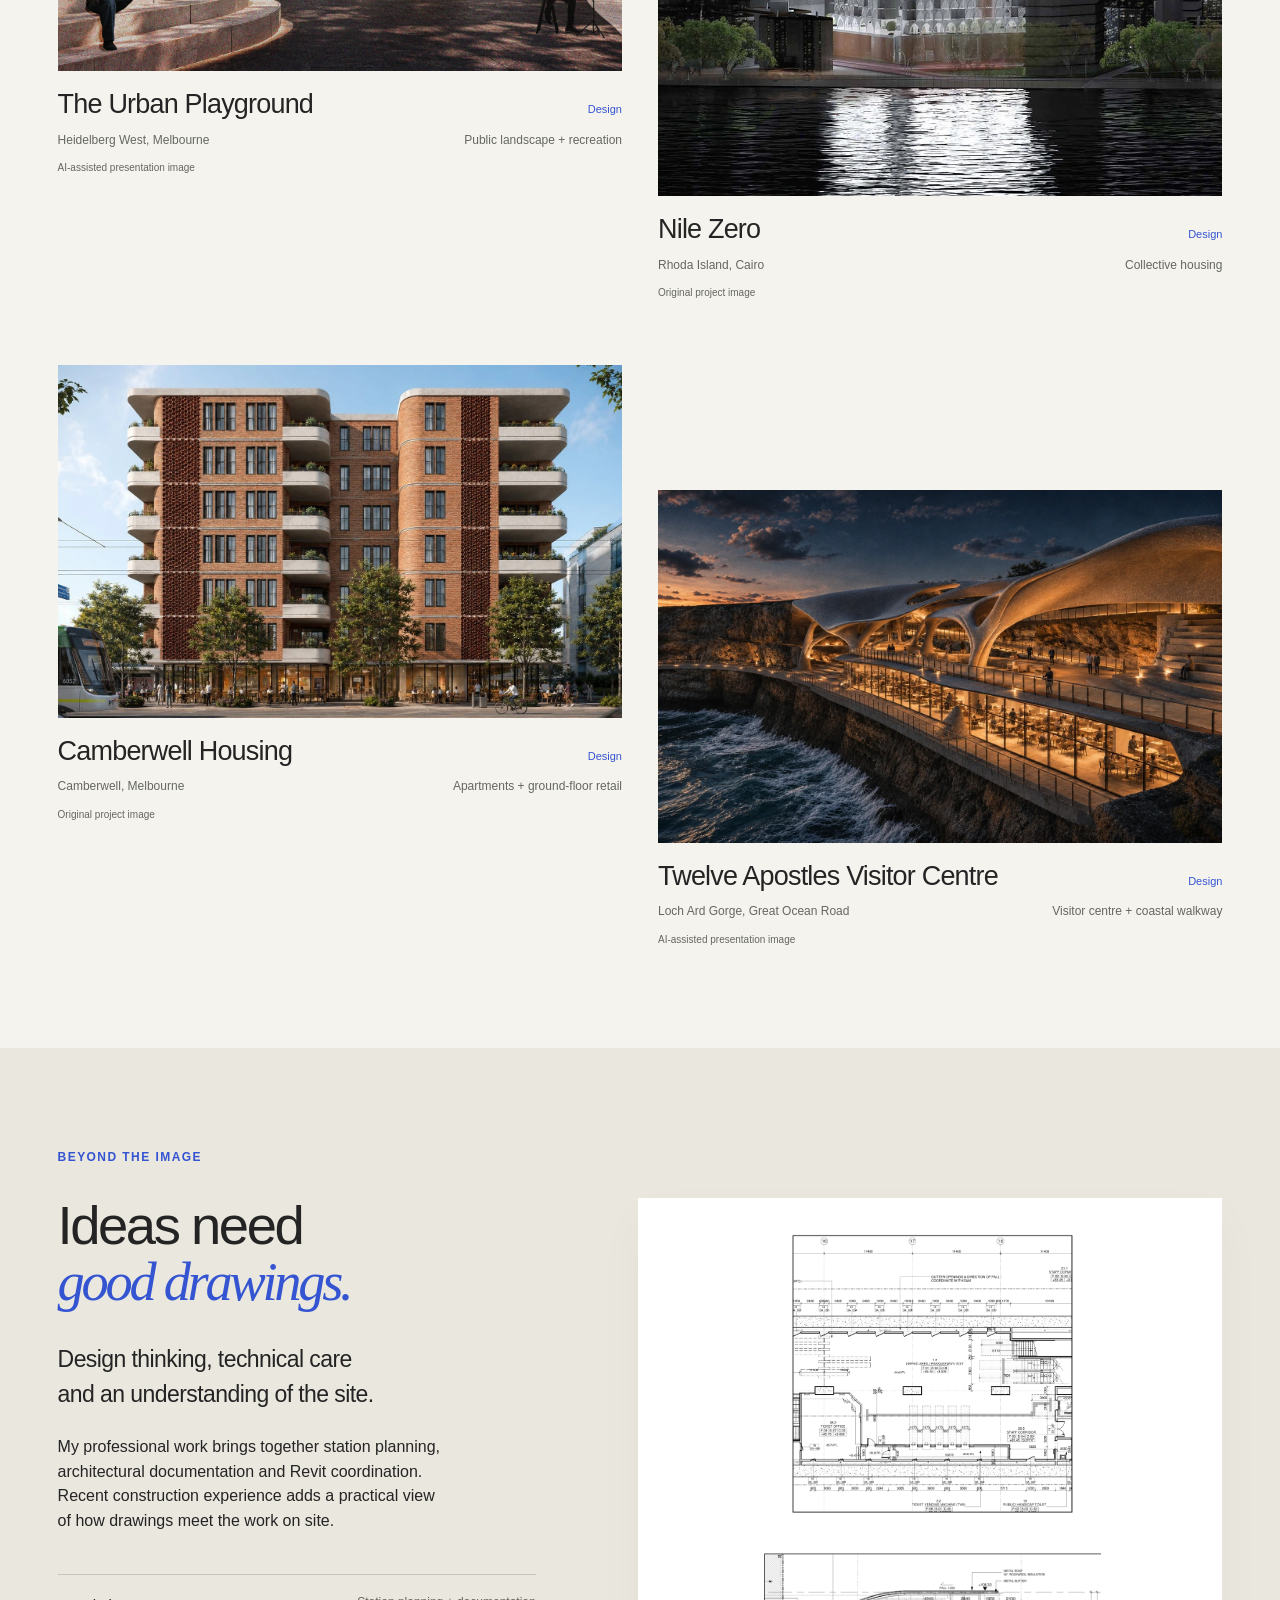
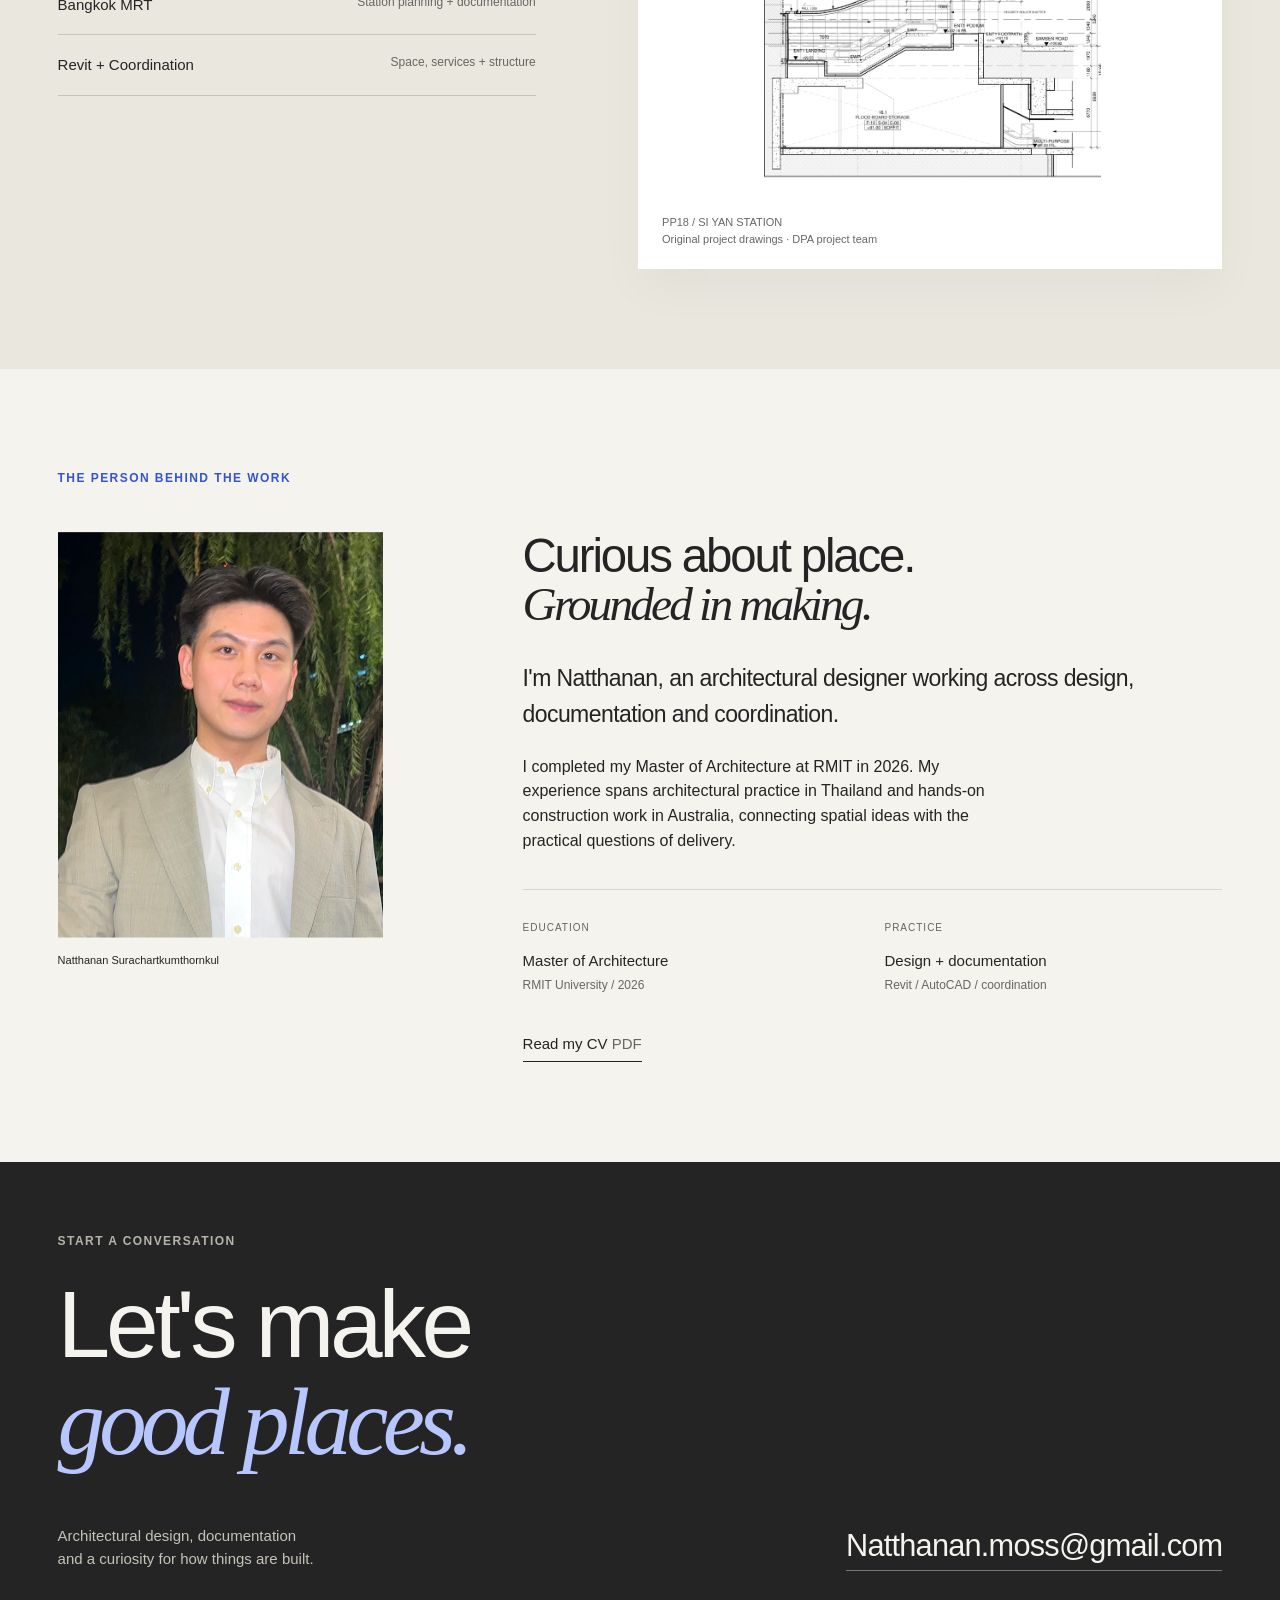
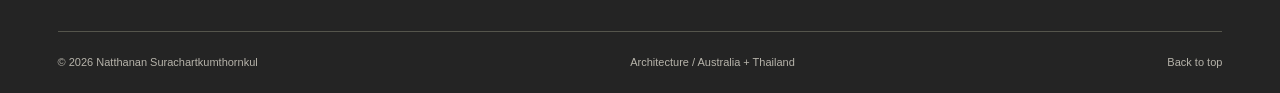
==== commit cf12f0f8: "Fill the frame with the Ruay alley image on the Work page Co-Authored-By: Claude Opus 5.5 <noreply@a" ====
--- a/index.html
+++ b/index.html
@@ -1 +1 @@
-<!doctype html><html lang="en"><head><meta charset="utf-8"><meta name="viewport" content="width=device-width,initial-scale=1"><meta name="description" content="Architectural design, technical documentation and the places in between. Portfolio of Natthanan Surachartkumthornkul."><meta name="robots" content="noindex,nofollow"><meta name="theme-color" content="#f5f3ee"><title>Architecture for public life — Natthanan</title><link rel="icon" href="favicon.svg" type="image/svg+xml"><link rel="stylesheet" href="style.css?v=20261121-3"><script src="carousel-data.js?v=20261121-4"></script><script src="app.js?v=20261121-3" defer></script></head><body id="top"><a class="skip-link" href="#main">Skip to content</a><header class="site-header"><a class="wordmark" href="index.html" aria-label="Natthanan home">NATTHANAN<span>ARCHITECTURAL DESIGNER</span></a><nav aria-label="Main navigation"><a  href="work.html">Work</a><a href="index.html#about">About</a><a href="index.html#contact">Contact</a><a class="nav-cv" href="downloads/Natthanan_CV.pdf" target="_blank" rel="noopener">CV <span>PDF</span></a></nav></header><main id="main"><section class="home-hero" data-preview="Homepage"><div class="hero-title"><div><div class="eyebrow blue">NATTHANAN SURACHARTKUMTHORNKUL / PORTFOLIO</div><h1>Architecture for<br><em>public life.</em></h1></div><div class="hero-intro"><p>From the first spatial idea<br>to the details that make it work.</p><span>DESIGN · DOCUMENTATION · COORDINATION</span></div></div><div class="carousel" aria-roledescription="carousel" aria-label="Featured architecture projects"><article class="carousel-slide is-current" data-index="0" aria-hidden="false"><a href="project-urban.html" tabindex="0"><img src="assets/urban_amphi_original.webp" alt="The Urban Playground" width="1670" height="942" class="" loading="eager"><span class="slide-badge">Explore project</span></a></article><article class="carousel-slide is-next" data-index="1" aria-hidden="true"><a href="project-nile.html" tabindex="-1"><img src="assets/nile_river_view.webp" alt="Nile Zero" width="1600" height="585" class="" loading="eager"><span class="slide-badge">Explore project</span></a></article><article class="carousel-slide " data-index="2" aria-hidden="true"><a href="project-camberwell.html" tabindex="-1"><img src="assets/cam_front_full.webp" alt="Camberwell Housing" width="1600" height="901" class="" loading="eager"><span class="slide-badge">Explore project</span></a></article><article class="carousel-slide " data-index="3" aria-hidden="true"><a href="project-visitor.html" tabindex="-1"><img src="assets/visitor_hero.webp" alt="Twelve Apostles Visitor Centre" width="1600" height="902" class="" loading="eager"><span class="slide-badge">Explore project</span></a></article><article class="carousel-slide " data-index="4" aria-hidden="true"><a href="project-community.html" tabindex="-1"><img src="assets/ruay_alley.webp" alt="Ruay Ruengrung Community" width="760" height="758" class="" loading="eager"><span class="slide-badge">Explore project</span></a></article><article class="carousel-slide " data-index="5" aria-hidden="true"><a href="project-forest.html" tabindex="-1"><img src="assets/forest_camp.webp" alt="Forest Restoration" width="1032" height="1600" class=" portrait-asset" loading="eager"><span class="slide-badge">Explore project</span></a></article><article class="carousel-slide is-prev" data-index="6" aria-hidden="true"><a href="project-north.html" tabindex="-1"><img src="assets/north_hero_tone1.webp" alt="Reinvent RMIT North Precinct" width="1674" height="940" class="" loading="eager"><span class="slide-badge">Explore project</span></a></article></div><div class="carousel-caption"><div aria-live="polite"><a id="slide-title" href="project-urban.html">The Urban Playground</a><p id="slide-meta">Public landscape + recreation / Melbourne</p></div><div class="carousel-controls"><button id="prev-slide" aria-label="Previous project">Previous</button><span id="slide-count">01 / 07</span><button id="next-slide" aria-label="Next project">Next</button></div><span id="slide-note">AI-assisted presentation image</span></div></section><section id="portfolio" class="section selected" data-preview="Featured work"><div class="section-top"><div><div class="eyebrow blue">PORTFOLIO</div><h2>Places to gather.<br>Spaces to belong.</h2></div><div class="section-side"><p>Public landscapes, collective housing<br>and buildings shaped by their setting.</p><a class="text-link" href="work.html">Explore all nine projects</a></div></div><div class="project-grid staggered"><article class="project-card" data-category="Design" data-project="urban"><a class="card-image " href="project-urban.html"><img src="assets/urban_amphi_original.webp" alt="The Urban Playground" width="1670" height="942" class="" loading="lazy"><span class="image-open">View project</span></a><div class="card-heading"><h3><a href="project-urban.html">The Urban Playground</a></h3><span>Design</span></div><div class="card-sub"><span>Heidelberg West, Melbourne</span><span>Public landscape + recreation</span></div><p class="card-note">AI-assisted presentation image</p></article><article class="project-card" data-category="Design" data-project="nile"><a class="card-image " href="project-nile.html"><img src="assets/nile_river_view.webp" alt="Nile Zero" width="1600" height="585" class="" loading="lazy"><span class="image-open">View project</span></a><div class="card-heading"><h3><a href="project-nile.html">Nile Zero</a></h3><span>Design</span></div><div class="card-sub"><span>Rhoda Island, Cairo</span><span>Collective housing</span></div><p class="card-note">Original project image</p></article><article class="project-card" data-category="Design" data-project="camberwell"><a class="card-image " href="project-camberwell.html"><img src="assets/cam_front_full.webp" alt="Camberwell Housing" width="1600" height="901" class="" loading="lazy"><span class="image-open">View project</span></a><div class="card-heading"><h3><a href="project-camberwell.html">Camberwell Housing</a></h3><span>Design</span></div><div class="card-sub"><span>Camberwell, Melbourne</span><span>Apartments + ground-floor retail</span></div><p class="card-note">Original project image</p></article><article class="project-card" data-category="Design" data-project="visitor"><a class="card-image " href="project-visitor.html"><img src="assets/visitor_hero.webp" alt="Twelve Apostles Visitor Centre" width="1600" height="902" class="" loading="lazy"><span class="image-open">View project</span></a><div class="card-heading"><h3><a href="project-visitor.html">Twelve Apostles Visitor Centre</a></h3><span>Design</span></div><div class="card-sub"><span>Loch Ard Gorge, Great Ocean Road</span><span>Visitor centre + coastal walkway</span></div><p class="card-note">AI-assisted presentation image</p></article></div></section><section class="technical section" data-preview="Technical experience" id="practice"><div class="eyebrow blue">BEYOND THE IMAGE</div><div class="technical-grid"><div><h2>Ideas need<br><em>good drawings.</em></h2><p class="large-copy">Design thinking, technical care<br>and an understanding of the site.</p><p>My professional work brings together station planning, architectural documentation and Revit coordination. Recent construction experience adds a practical view of how drawings meet the work on site.</p><div class="practice-links"><a href="project-metro.html"><strong>Bangkok MRT</strong><span>Station planning + documentation</span></a><a href="project-coordination.html"><strong>Revit + Coordination</strong><span>Space, services + structure</span></a></div></div><div class="drawing-composition"><button class="drawing-button" data-image="assets/pp18_concourse_plan.webp" data-caption="PP18 concourse plan — original drawing, not to scale"><img src="assets/pp18_concourse_plan.webp" alt="Original PP18 concourse plan" width="1600" height="1559" class="" loading="lazy"></button><button class="drawing-button" data-image="assets/pp18_entry_a_section.webp" data-caption="PP18 entrance section — original drawing, not to scale"><img src="assets/pp18_entry_a_section.webp" alt="Original PP18 entrance section" width="1600" height="1075" class="" loading="lazy"></button><p class="caption">PP18 / SI YAN STATION<br>Original project drawings · DPA project team</p></div></div></section><section id="about" class="section about" data-preview="About"><div class="eyebrow blue">THE PERSON BEHIND THE WORK</div><div class="about-grid"><div class="portrait"><img src="assets/portrait.webp" alt="Natthanan Surachartkumthornkul" width="862" height="807" class="" loading="lazy"><span>Natthanan Surachartkumthornkul</span></div><div><h2>Curious about place.<br><em>Grounded in making.</em></h2><p class="large-copy">I'm Natthanan, an architectural designer working across design, documentation and coordination.</p><p>I completed my Master of Architecture at RMIT in 2026. My experience spans architectural practice in Thailand and hands-on construction work in Australia, connecting spatial ideas with the practical questions of delivery.</p><div class="about-facts"><div><span>EDUCATION</span><strong>Master of Architecture</strong><small>RMIT University / 2026</small></div><div><span>PRACTICE</span><strong>Design + documentation</strong><small>Revit / AutoCAD / coordination</small></div></div><a class="text-link" href="downloads/Natthanan_CV.pdf" target="_blank" rel="noopener">Read my CV <span class="muted">PDF</span></a></div></div></section></main><footer id="contact" data-preview="Contact" class="contact"><div class="eyebrow">START A CONVERSATION</div><h2>Let's make<br><em>good places.</em></h2><div class="contact-bottom"><p>Architectural design, documentation<br>and a curiosity for how things are built.</p><a class="email" href="mailto:Natthanan.moss@gmail.com">Natthanan.moss@gmail.com</a></div><div class="footer-line"><span>© 2026 Natthanan Surachartkumthornkul</span><span>Architecture / Australia + Thailand</span><a href="#top">Back to top</a></div></footer><dialog id="image-dialog" aria-label="Project image viewer"><div class="viewer-bar"><span id="viewer-caption"></span><button type="button" id="close-viewer">Close</button></div><div class="viewer-scroll"><img id="viewer-image" alt=""></div><div class="viewer-bottom"><span>Original image proportions retained.</span><button id="zoom-viewer" type="button">Zoom in</button></div></dialog></body></html>+<!doctype html><html lang="en"><head><meta charset="utf-8"><meta name="viewport" content="width=device-width,initial-scale=1"><meta name="description" content="Architectural design, technical documentation and the places in between. Portfolio of Natthanan Surachartkumthornkul."><meta name="robots" content="noindex,nofollow"><meta name="theme-color" content="#f5f3ee"><title>Architecture for public life — Natthanan</title><link rel="icon" href="favicon.svg" type="image/svg+xml"><link rel="stylesheet" href="style.css?v=20261122-1"><script src="carousel-data.js?v=20261121-4"></script><script src="app.js?v=20261121-3" defer></script></head><body id="top"><a class="skip-link" href="#main">Skip to content</a><header class="site-header"><a class="wordmark" href="index.html" aria-label="Natthanan home">NATTHANAN<span>ARCHITECTURAL DESIGNER</span></a><nav aria-label="Main navigation"><a  href="work.html">Work</a><a href="index.html#about">About</a><a href="index.html#contact">Contact</a><a class="nav-cv" href="downloads/Natthanan_CV.pdf" target="_blank" rel="noopener">CV <span>PDF</span></a></nav></header><main id="main"><section class="home-hero" data-preview="Homepage"><div class="hero-title"><div><div class="eyebrow blue">NATTHANAN SURACHARTKUMTHORNKUL / PORTFOLIO</div><h1>Architecture for<br><em>public life.</em></h1></div><div class="hero-intro"><p>From the first spatial idea<br>to the details that make it work.</p><span>DESIGN · DOCUMENTATION · COORDINATION</span></div></div><div class="carousel" aria-roledescription="carousel" aria-label="Featured architecture projects"><article class="carousel-slide is-current" data-index="0" aria-hidden="false"><a href="project-urban.html" tabindex="0"><img src="assets/urban_amphi_original.webp" alt="The Urban Playground" width="1670" height="942" class="" loading="eager"><span class="slide-badge">Explore project</span></a></article><article class="carousel-slide is-next" data-index="1" aria-hidden="true"><a href="project-nile.html" tabindex="-1"><img src="assets/nile_river_view.webp" alt="Nile Zero" width="1600" height="585" class="" loading="eager"><span class="slide-badge">Explore project</span></a></article><article class="carousel-slide " data-index="2" aria-hidden="true"><a href="project-camberwell.html" tabindex="-1"><img src="assets/cam_front_full.webp" alt="Camberwell Housing" width="1600" height="901" class="" loading="eager"><span class="slide-badge">Explore project</span></a></article><article class="carousel-slide " data-index="3" aria-hidden="true"><a href="project-visitor.html" tabindex="-1"><img src="assets/visitor_hero.webp" alt="Twelve Apostles Visitor Centre" width="1600" height="902" class="" loading="eager"><span class="slide-badge">Explore project</span></a></article><article class="carousel-slide " data-index="4" aria-hidden="true"><a href="project-community.html" tabindex="-1"><img src="assets/ruay_alley.webp" alt="Ruay Ruengrung Community" width="760" height="758" class="" loading="eager"><span class="slide-badge">Explore project</span></a></article><article class="carousel-slide " data-index="5" aria-hidden="true"><a href="project-forest.html" tabindex="-1"><img src="assets/forest_camp.webp" alt="Forest Restoration" width="1032" height="1600" class=" portrait-asset" loading="eager"><span class="slide-badge">Explore project</span></a></article><article class="carousel-slide is-prev" data-index="6" aria-hidden="true"><a href="project-north.html" tabindex="-1"><img src="assets/north_hero_tone1.webp" alt="Reinvent RMIT North Precinct" width="1674" height="940" class="" loading="eager"><span class="slide-badge">Explore project</span></a></article></div><div class="carousel-caption"><div aria-live="polite"><a id="slide-title" href="project-urban.html">The Urban Playground</a><p id="slide-meta">Public landscape + recreation / Melbourne</p></div><div class="carousel-controls"><button id="prev-slide" aria-label="Previous project">Previous</button><span id="slide-count">01 / 07</span><button id="next-slide" aria-label="Next project">Next</button></div><span id="slide-note">AI-assisted presentation image</span></div></section><section id="portfolio" class="section selected" data-preview="Featured work"><div class="section-top"><div><div class="eyebrow blue">PORTFOLIO</div><h2>Places to gather.<br>Spaces to belong.</h2></div><div class="section-side"><p>Public landscapes, collective housing<br>and buildings shaped by their setting.</p><a class="text-link" href="work.html">Explore all nine projects</a></div></div><div class="project-grid staggered"><article class="project-card" data-category="Design" data-project="urban"><a class="card-image " href="project-urban.html"><img src="assets/urban_amphi_original.webp" alt="The Urban Playground" width="1670" height="942" class="" loading="lazy"><span class="image-open">View project</span></a><div class="card-heading"><h3><a href="project-urban.html">The Urban Playground</a></h3><span>Design</span></div><div class="card-sub"><span>Heidelberg West, Melbourne</span><span>Public landscape + recreation</span></div><p class="card-note">AI-assisted presentation image</p></article><article class="project-card" data-category="Design" data-project="nile"><a class="card-image " href="project-nile.html"><img src="assets/nile_river_view.webp" alt="Nile Zero" width="1600" height="585" class="" loading="lazy"><span class="image-open">View project</span></a><div class="card-heading"><h3><a href="project-nile.html">Nile Zero</a></h3><span>Design</span></div><div class="card-sub"><span>Rhoda Island, Cairo</span><span>Collective housing</span></div><p class="card-note">Original project image</p></article><article class="project-card" data-category="Design" data-project="camberwell"><a class="card-image " href="project-camberwell.html"><img src="assets/cam_front_full.webp" alt="Camberwell Housing" width="1600" height="901" class="" loading="lazy"><span class="image-open">View project</span></a><div class="card-heading"><h3><a href="project-camberwell.html">Camberwell Housing</a></h3><span>Design</span></div><div class="card-sub"><span>Camberwell, Melbourne</span><span>Apartments + ground-floor retail</span></div><p class="card-note">Original project image</p></article><article class="project-card" data-category="Design" data-project="visitor"><a class="card-image " href="project-visitor.html"><img src="assets/visitor_hero.webp" alt="Twelve Apostles Visitor Centre" width="1600" height="902" class="" loading="lazy"><span class="image-open">View project</span></a><div class="card-heading"><h3><a href="project-visitor.html">Twelve Apostles Visitor Centre</a></h3><span>Design</span></div><div class="card-sub"><span>Loch Ard Gorge, Great Ocean Road</span><span>Visitor centre + coastal walkway</span></div><p class="card-note">AI-assisted presentation image</p></article></div></section><section class="technical section" data-preview="Technical experience" id="practice"><div class="eyebrow blue">BEYOND THE IMAGE</div><div class="technical-grid"><div><h2>Ideas need<br><em>good drawings.</em></h2><p class="large-copy">Design thinking, technical care<br>and an understanding of the site.</p><p>My professional work brings together station planning, architectural documentation and Revit coordination. Recent construction experience adds a practical view of how drawings meet the work on site.</p><div class="practice-links"><a href="project-metro.html"><strong>Bangkok MRT</strong><span>Station planning + documentation</span></a><a href="project-coordination.html"><strong>Revit + Coordination</strong><span>Space, services + structure</span></a></div></div><div class="drawing-composition"><button class="drawing-button" data-image="assets/pp18_concourse_plan.webp" data-caption="PP18 concourse plan — original drawing, not to scale"><img src="assets/pp18_concourse_plan.webp" alt="Original PP18 concourse plan" width="1600" height="1559" class="" loading="lazy"></button><button class="drawing-button" data-image="assets/pp18_entry_a_section.webp" data-caption="PP18 entrance section — original drawing, not to scale"><img src="assets/pp18_entry_a_section.webp" alt="Original PP18 entrance section" width="1600" height="1075" class="" loading="lazy"></button><p class="caption">PP18 / SI YAN STATION<br>Original project drawings · DPA project team</p></div></div></section><section id="about" class="section about" data-preview="About"><div class="eyebrow blue">THE PERSON BEHIND THE WORK</div><div class="about-grid"><div class="portrait"><img src="assets/portrait.webp" alt="Natthanan Surachartkumthornkul" width="862" height="807" class="" loading="lazy"><span>Natthanan Surachartkumthornkul</span></div><div><h2>Curious about place.<br><em>Grounded in making.</em></h2><p class="large-copy">I'm Natthanan, an architectural designer working across design, documentation and coordination.</p><p>I completed my Master of Architecture at RMIT in 2026. My experience spans architectural practice in Thailand and hands-on construction work in Australia, connecting spatial ideas with the practical questions of delivery.</p><div class="about-facts"><div><span>EDUCATION</span><strong>Master of Architecture</strong><small>RMIT University / 2026</small></div><div><span>PRACTICE</span><strong>Design + documentation</strong><small>Revit / AutoCAD / coordination</small></div></div><a class="text-link" href="downloads/Natthanan_CV.pdf" target="_blank" rel="noopener">Read my CV <span class="muted">PDF</span></a></div></div></section></main><footer id="contact" data-preview="Contact" class="contact"><div class="eyebrow">START A CONVERSATION</div><h2>Let's make<br><em>good places.</em></h2><div class="contact-bottom"><p>Architectural design, documentation<br>and a curiosity for how things are built.</p><a class="email" href="mailto:Natthanan.moss@gmail.com">Natthanan.moss@gmail.com</a></div><div class="footer-line"><span>© 2026 Natthanan Surachartkumthornkul</span><span>Architecture / Australia + Thailand</span><a href="#top">Back to top</a></div></footer><dialog id="image-dialog" aria-label="Project image viewer"><div class="viewer-bar"><span id="viewer-caption"></span><button type="button" id="close-viewer">Close</button></div><div class="viewer-scroll"><img id="viewer-image" alt=""></div><div class="viewer-bottom"><span>Original image proportions retained.</span><button id="zoom-viewer" type="button">Zoom in</button></div></dialog></body></html>
--- a/style.css
+++ b/style.css
@@ -7,4 +7,4 @@
 .skip-link{top:12px;transform:translateY(-200%);visibility:hidden}.skip-link:focus{transform:none;visibility:visible}.technical p:not(.caption):not(.large-copy){font-size:16px}.drawing-composition .drawing-button:first-child{height:280px}.drawing-composition .drawing-button:nth-child(2){height:230px}.project-hero>figure>img.portrait-asset{height:620px;aspect-ratio:auto;object-fit:contain;background:#e9e5dc}.gallery-button img.portrait-asset{object-fit:contain;background:#e9e5dc}.drawing-panels .caption{max-width:none}.project-drawings .section-top p,.project-experience .section-top p,.work-title p,.section-side p{font-size:16px}
 @media(max-width:700px){.drawing-composition .drawing-button:first-child{height:260px}.drawing-composition .drawing-button:nth-child(2){height:220px}.project-hero>figure>img.portrait-asset{height:480px}.technical p:not(.caption):not(.large-copy){font-size:16px}.about p:not(.large-copy){font-size:16px}}
 @media(prefers-reduced-motion:reduce){html{scroll-behavior:auto}*,*:before,*:after{transition:none!important;animation:none!important}}
-.project-card[data-project="forest"] .card-image img{object-fit:cover;object-position:50% 72%;background:transparent}
+.project-card[data-project="forest"] .card-image img{object-fit:cover;object-position:50% 72%;background:transparent}.project-card[data-project="community"] .card-image img{object-fit:cover;object-position:50% 50%;background:transparent}
